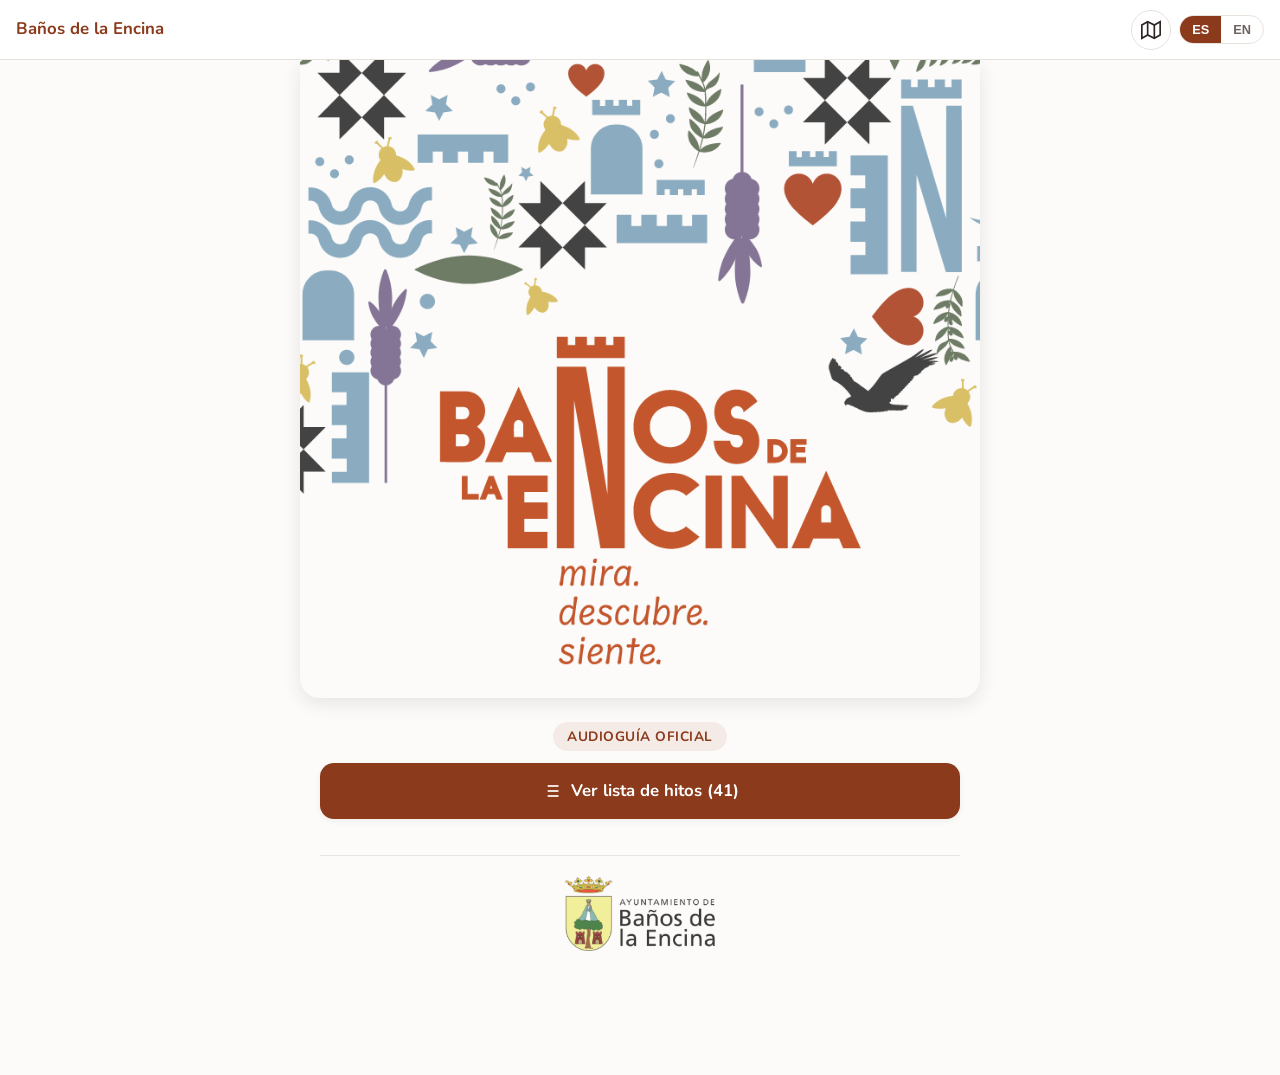
==== index.html @ ac58811c "Versión completa Webapp Baños de la Encina (HTML5/CSS3/JS)" ====
<!DOCTYPE html>
<html lang="es">
<head>
  <meta charset="UTF-8">
  <meta name="viewport" content="width=device-width, initial-scale=1.0, maximum-scale=1.0, user-scalable=no, viewport-fit=cover">
  <title>Baños de la Encina - Audioguía Oficial</title>
  <meta name="description" content="Guía y audioguía oficial de los hitos y monumentos históricos de Baños de la Encina.">

  <!-- Iconos y PWA -->
  <link rel="icon" type="image/png" sizes="192x192" href="assets/icons/Icon-192.png">
  <link rel="icon" type="image/png" sizes="512x512" href="assets/icons/Icon-512.png">
  <link rel="apple-touch-icon" href="assets/icons/Icon-192.png">
  <meta name="theme-color" content="#8b3a1b">
  <meta name="apple-mobile-web-app-capable" content="yes">
  <meta name="apple-mobile-web-app-status-bar-style" content="black-translucent">

  <!-- Leaflet Map CSS -->
  <link rel="stylesheet" href="https://unpkg.com/leaflet@1.9.4/dist/leaflet.css" integrity="sha256-p4NxAoJBhIIN+hmNHrzRCf9tD/miZyoHS5obTRR9BMY=" crossorigin=""/>

  <!-- Estilos propios -->
  <link rel="stylesheet" href="css/style.css">
</head>
<body>

  <!-- CABECERA PRINCIPAL -->
  <header class="app-header">
    <div class="header-left">
      <a href="#/" id="header-btn-back" class="btn-icon" style="display: none;" title="Atrás">
        <svg width="22" height="22" viewBox="0 0 24 24" fill="none" stroke="currentColor" stroke-width="2.5"><polyline points="15 18 9 12 15 6"></polyline></svg>
      </a>
      <a href="#/" class="header-title" id="header-title-text">Baños de la Encina</a>
    </div>

    <div class="header-right">
      <a href="#/map" id="header-btn-map" class="btn-icon" title="Ver mapa">
        <svg width="20" height="20" viewBox="0 0 24 24" fill="none" stroke="currentColor" stroke-width="2"><polygon points="1 6 1 22 8 18 16 22 23 18 23 2 16 6 8 2 1 6"></polygon><line x1="8" y1="2" x2="8" y2="18"></line><line x1="16" y1="6" x2="16" y2="22"></line></svg>
      </a>
      <div class="lang-switch">
        <button id="btn-es" class="lang-btn active">ES</button>
        <button id="btn-en" class="lang-btn">EN</button>
      </div>
    </div>
  </header>

  <!-- CONTENIDO DE LA VISTA -->
  <main class="main-container" id="app-content">
    <!-- El contenido se inyecta dinámicamente mediante app.js -->
  </main>

  <!-- MODAL LIGHTBOX PARA AMPLIAR IMÁGENES -->
  <div class="lightbox-modal" id="lightbox-modal">
    <button class="lightbox-close" title="Cerrar">&times;</button>
    <img id="lightbox-img" src="" alt="Vista ampliada">
  </div>

  <!-- Leaflet Map JS -->
  <script src="https://unpkg.com/leaflet@1.9.4/dist/leaflet.js" integrity="sha256-20nQCchB9co0qIjJZRGuk2/Z9VM+kNiyxNV1lvTlZBo=" crossorigin=""></script>

  <!-- Datos de los hitos y lógica de la webapp -->
  <script src="js/hitos.js"></script>
  <script src="js/app.js"></script>
</body>
</html>
---- css/style.css ----
/* ========================================================
   ESTILOS GENERALES - WEBAPP BAÑOS DE LA ENCINA
   ======================================================== */

@font-face {
  font-family: 'Nunito';
  src: url('../assets/fonts/Nunito-Regular.ttf') format('truetype');
  font-weight: 400;
  font-style: normal;
}

@font-face {
  font-family: 'Nunito';
  src: url('../assets/fonts/Nunito-Bold.ttf') format('truetype');
  font-weight: 700;
  font-style: normal;
}

:root {
  --color-primary: #8b3a1b;      /* Tono arcilla / castillo */
  --color-primary-dark: #6e2a11;
  --color-primary-light: #f5ebe6;
  --color-secondary: #c2883d;    /* Albero / dorado */
  --color-bg: #fcfbf9;
  --color-surface: #ffffff;
  --color-text: #2c2523;
  --color-text-muted: #6e6561;
  --color-border: #e8e2dc;
  --radius-sm: 8px;
  --radius-md: 14px;
  --radius-lg: 20px;
  --shadow-sm: 0 2px 6px rgba(44, 37, 35, 0.06);
  --shadow-md: 0 6px 18px rgba(44, 37, 35, 0.1);
  --shadow-lg: 0 12px 28px rgba(44, 37, 35, 0.15);
  --header-height: 60px;
  --nav-height: 64px;
}

* {
  box-sizing: border-box;
  margin: 0;
  padding: 0;
  -webkit-tap-highlight-color: transparent;
}

body {
  font-family: 'Nunito', -apple-system, BlinkMacSystemFont, "Segoe UI", Roboto, sans-serif;
  background-color: var(--color-bg);
  color: var(--color-text);
  line-height: 1.55;
  padding-bottom: env(safe-area-inset-bottom);
}

/* ========================================================
   BARRA SUPERIOR (HEADER)
   ======================================================== */
.app-header {
  position: sticky;
  top: 0;
  z-index: 100;
  height: var(--header-height);
  background: rgba(255, 255, 255, 0.95);
  backdrop-filter: blur(8px);
  -webkit-backdrop-filter: blur(8px);
  border-bottom: 1px solid var(--color-border);
  display: flex;
  align-items: center;
  justify-content: space-between;
  padding: 0 16px;
}

.header-left, .header-right {
  display: flex;
  align-items: center;
  gap: 8px;
}

.header-title {
  font-size: 1.05rem;
  font-weight: 700;
  color: var(--color-primary);
  text-decoration: none;
  display: flex;
  align-items: center;
  gap: 8px;
  max-width: 220px;
  white-space: nowrap;
  overflow: hidden;
  text-overflow: ellipsis;
}

.btn-icon {
  width: 40px;
  height: 40px;
  border-radius: 50%;
  border: 1px solid var(--color-border);
  background: var(--color-surface);
  color: var(--color-text);
  display: flex;
  align-items: center;
  justify-content: center;
  cursor: pointer;
  transition: all 0.2s;
  text-decoration: none;
  font-size: 1.1rem;
}

.btn-icon:hover, .btn-icon:active {
  background: var(--color-primary-light);
  border-color: var(--color-primary);
  color: var(--color-primary);
}

.lang-switch {
  display: flex;
  border: 1px solid var(--color-border);
  border-radius: 20px;
  overflow: hidden;
  background: var(--color-surface);
}

.lang-btn {
  border: none;
  background: transparent;
  padding: 6px 12px;
  font-size: 0.8rem;
  font-weight: 700;
  cursor: pointer;
  color: var(--color-text-muted);
  transition: all 0.2s;
}

.lang-btn.active {
  background: var(--color-primary);
  color: white;
}

/* ========================================================
   CONTENEDOR PRINCIPAL
   ======================================================== */
.main-container {
  max-width: 680px;
  margin: 0 auto;
  min-height: calc(100vh - var(--header-height));
  padding-bottom: 80px;
}

/* ========================================================
   VISTA HOME / PORTADA
   ======================================================== */
.home-hero {
  position: relative;
  width: 100%;
  overflow: hidden;
  border-bottom-left-radius: var(--radius-lg);
  border-bottom-right-radius: var(--radius-lg);
  box-shadow: var(--shadow-md);
}

.home-hero img {
  width: 100%;
  height: auto;
  display: block;
}

.home-content {
  padding: 24px 20px;
  text-align: center;
}

.home-badge {
  display: inline-block;
  background: var(--color-primary-light);
  color: var(--color-primary);
  font-size: 0.85rem;
  font-weight: 700;
  padding: 4px 14px;
  border-radius: 20px;
  margin-bottom: 12px;
  text-transform: uppercase;
  letter-spacing: 0.5px;
}

.home-title {
  font-size: 1.8rem;
  color: var(--color-primary-dark);
  font-weight: 700;
  margin-bottom: 8px;
  line-height: 1.25;
}

.home-subtitle {
  font-size: 1rem;
  color: var(--color-text-muted);
  margin-bottom: 28px;
}

.home-actions {
  display: flex;
  flex-direction: column;
  gap: 14px;
  margin-bottom: 36px;
}

.btn-primary {
  background: var(--color-primary);
  color: white;
  padding: 15px 24px;
  border-radius: var(--radius-md);
  font-size: 1.05rem;
  font-weight: 700;
  text-decoration: none;
  display: flex;
  align-items: center;
  justify-content: center;
  gap: 10px;
  box-shadow: var(--shadow-sm);
  transition: transform 0.15s, background-color 0.2s;
  border: none;
}

.btn-primary:active {
  transform: scale(0.98);
  background: var(--color-primary-dark);
}

.btn-secondary {
  background: var(--color-surface);
  color: var(--color-primary);
  border: 2px solid var(--color-primary);
  padding: 13px 24px;
  border-radius: var(--radius-md);
  font-size: 1.05rem;
  font-weight: 700;
  text-decoration: none;
  display: flex;
  align-items: center;
  justify-content: center;
  gap: 10px;
  transition: all 0.2s;
}

.btn-secondary:active {
  background: var(--color-primary-light);
}

.home-logos {
  padding: 20px 0;
  border-top: 1px solid var(--color-border);
  display: flex;
  justify-content: center;
  align-items: center;
  gap: 24px;
  opacity: 0.85;
}

.home-logos img {
  max-height: 75px;
  width: auto;
  max-width: 200px;
  object-fit: contain;
}

/* ========================================================
   VISTA LISTA DE HITOS
   ======================================================== */
.list-header {
  padding: 20px 20px 12px;
  display: flex;
  justify-content: space-between;
  align-items: center;
}

.list-header h2 {
  font-size: 1.4rem;
  color: var(--color-primary-dark);
}

.list-count {
  font-size: 0.85rem;
  background: var(--color-primary-light);
  color: var(--color-primary);
  padding: 4px 10px;
  border-radius: 12px;
  font-weight: 700;
}

.landmarks-grid {
  display: flex;
  flex-direction: column;
  gap: 14px;
  padding: 0 16px 24px;
}

.landmark-card {
  background: var(--color-surface);
  border-radius: var(--radius-md);
  overflow: hidden;
  display: flex;
  text-decoration: none;
  color: inherit;
  border: 1px solid var(--color-border);
  box-shadow: var(--shadow-sm);
  transition: transform 0.2s, box-shadow 0.2s;
}

.landmark-card:active {
  transform: scale(0.99);
}

.landmark-card-thumb {
  width: 110px;
  min-width: 110px;
  height: 105px;
  position: relative;
  background: #eee;
  overflow: hidden;
}

.landmark-card-thumb img {
  width: 100%;
  height: 100%;
  object-fit: cover;
}

.landmark-card-badge {
  position: absolute;
  top: 6px;
  left: 6px;
  background: var(--color-primary);
  color: white;
  font-size: 0.75rem;
  font-weight: 700;
  width: 24px;
  height: 24px;
  border-radius: 50%;
  display: flex;
  align-items: center;
  justify-content: center;
  box-shadow: 0 2px 4px rgba(0,0,0,0.3);
}

.landmark-card-info {
  padding: 12px 14px;
  display: flex;
  flex-direction: column;
  justify-content: center;
  flex: 1;
}

.landmark-card-title {
  font-size: 0.98rem;
  font-weight: 700;
  color: var(--color-text);
  line-height: 1.35;
  margin-bottom: 6px;
}

.landmark-card-audio-tag {
  display: inline-flex;
  align-items: center;
  gap: 5px;
  font-size: 0.75rem;
  color: var(--color-secondary);
  font-weight: 700;
}

/* ========================================================
   VISTA DETALLE DE HITO
   ======================================================== */
.detail-view {
  padding-bottom: 80px;
}

.detail-carousel {
  position: relative;
  width: 100%;
  background: #f3efe9;
  height: 290px;
  overflow: hidden;
}

@media (min-width: 500px) {
  .detail-carousel {
    height: 380px;
  }
}

.detail-carousel img {
  width: 100%;
  height: 100%;
  object-fit: cover;
  object-position: center;
  display: block;
  cursor: pointer;
  transition: transform 0.3s ease;
}

.detail-carousel:hover img {
  transform: scale(1.02);
}

.carousel-zoom-hint {
  position: absolute;
  top: 14px;
  right: 14px;
  background: rgba(44, 37, 35, 0.7);
  color: white;
  padding: 5px 12px;
  border-radius: 20px;
  font-size: 0.75rem;
  font-weight: 700;
  display: flex;
  align-items: center;
  gap: 6px;
  pointer-events: none;
  backdrop-filter: blur(6px);
  -webkit-backdrop-filter: blur(6px);
  z-index: 5;
  box-shadow: 0 2px 6px rgba(0,0,0,0.25);
}

.carousel-indicators {
  position: absolute;
  bottom: 12px;
  left: 0;
  right: 0;
  display: flex;
  justify-content: center;
  gap: 8px;
  z-index: 5;
}

.carousel-dot {
  width: 8px;
  height: 8px;
  border-radius: 50%;
  background: rgba(255, 255, 255, 0.5);
  cursor: pointer;
}

.carousel-dot.active {
  background: white;
  transform: scale(1.2);
}

.detail-body {
  padding: 20px;
}

.detail-number {
  font-size: 0.85rem;
  font-weight: 700;
  color: var(--color-primary);
  text-transform: uppercase;
  letter-spacing: 0.8px;
  margin-bottom: 4px;
}

.detail-title {
  font-size: 1.5rem;
  color: var(--color-primary-dark);
  line-height: 1.25;
  margin-bottom: 18px;
}

/* REPRODUCTOR DE AUDIO */
.audio-player-card {
  background: var(--color-primary-light);
  border: 1px solid rgba(139, 58, 27, 0.15);
  border-radius: var(--radius-md);
  padding: 16px;
  margin-bottom: 24px;
  box-shadow: var(--shadow-sm);
}

.audio-player-header {
  display: flex;
  align-items: center;
  gap: 8px;
  font-size: 0.85rem;
  font-weight: 700;
  color: var(--color-primary);
  margin-bottom: 12px;
}

.audio-controls {
  display: flex;
  align-items: center;
  gap: 14px;
}

.btn-play {
  width: 50px;
  height: 50px;
  border-radius: 50%;
  background: var(--color-primary);
  color: white;
  border: none;
  display: flex;
  align-items: center;
  justify-content: center;
  cursor: pointer;
  font-size: 1.3rem;
  box-shadow: 0 4px 10px rgba(139, 58, 27, 0.3);
  transition: transform 0.15s, background-color 0.2s;
  flex-shrink: 0;
}

.btn-play:active {
  transform: scale(0.93);
}

.audio-progress-container {
  flex: 1;
}

.audio-progress-bar {
  width: 100%;
  height: 8px;
  background: rgba(139, 58, 27, 0.15);
  border-radius: 4px;
  position: relative;
  cursor: pointer;
  overflow: hidden;
}

.audio-progress-fill {
  height: 100%;
  background: var(--color-primary);
  width: 0%;
  border-radius: 4px;
  transition: width 0.1s linear;
}

.audio-time-row {
  display: flex;
  justify-content: space-between;
  font-size: 0.75rem;
  color: var(--color-text-muted);
  margin-top: 6px;
  font-weight: 600;
}

/* BARRA DE HERRAMIENTAS DE TEXTO / ACCESIBILIDAD */
.detail-toolbar {
  display: flex;
  justify-content: space-between;
  align-items: center;
  margin-bottom: 12px;
}

.font-size-control {
  display: inline-flex;
  align-items: center;
  background: var(--color-surface);
  border: 1px solid var(--color-border);
  border-radius: 20px;
  padding: 2px 6px;
  gap: 3px;
  box-shadow: var(--shadow-sm);
}

.font-size-label {
  font-size: 0.72rem;
  color: var(--color-text-muted);
  font-weight: 700;
  margin-right: 4px;
  padding-left: 4px;
}

.font-size-btn {
  background: transparent;
  border: none;
  cursor: pointer;
  padding: 3px 8px;
  font-weight: 800;
  color: var(--color-text-muted);
  border-radius: 12px;
  font-size: 0.78rem;
  transition: all 0.2s;
}

.font-size-btn.active {
  background: var(--color-primary);
  color: white;
}

/* TEXTO HISTÓRICO Y TAMAÑOS */
.detail-text {
  line-height: 1.7;
  color: var(--color-text);
  white-space: pre-line;
  transition: font-size 0.2s ease;
}

.detail-text.font-normal {
  font-size: 1.02rem;
}

.detail-text.font-large {
  font-size: 1.25rem;
  line-height: 1.8;
}

.detail-text.font-xlarge {
  font-size: 1.48rem;
  line-height: 1.9;
}

/* LOGOTIPOS DE SUBVENCIONES EN CADA HITO */
.detail-logos {
  margin-top: 36px;
  padding-top: 22px;
  border-top: 1px solid var(--color-border);
  display: flex;
  flex-direction: column;
  align-items: center;
  gap: 12px;
}

.detail-logos-label {
  font-size: 0.75rem;
  font-weight: 700;
  text-transform: uppercase;
  letter-spacing: 0.5px;
  color: var(--color-text-muted);
}

.detail-subvencion-text {
  font-size: 0.85rem;
  color: var(--color-text-muted);
  text-align: center;
  max-width: 520px;
  line-height: 1.5;
  margin-bottom: 8px;
  font-style: italic;
}

.detail-logos-grid {
  display: flex;
  flex-direction: column;
  align-items: center;
  gap: 20px;
  width: 100%;
  margin-top: 14px;
}

.detail-logos-grid img {
  width: 100%;
  max-width: 360px;
  height: auto;
  display: block;
  object-fit: contain;
  margin: 0 auto;
}

/* ========================================================
   BARRA DE NAVEGACIÓN INFERIOR (DETALLE)
   ======================================================== */
.detail-nav-bottom {
  position: fixed;
  bottom: 0;
  left: 0;
  right: 0;
  height: var(--nav-height);
  background: rgba(255, 255, 255, 0.96);
  backdrop-filter: blur(8px);
  -webkit-backdrop-filter: blur(8px);
  border-top: 1px solid var(--color-border);
  display: flex;
  align-items: center;
  justify-content: space-between;
  padding: 0 20px;
  z-index: 100;
  max-width: 680px;
  margin: 0 auto;
}

.nav-bottom-btn {
  display: flex;
  align-items: center;
  gap: 6px;
  text-decoration: none;
  font-size: 0.9rem;
  font-weight: 700;
  color: var(--color-primary);
  padding: 8px 12px;
  border-radius: var(--radius-sm);
  transition: background 0.2s;
}

.nav-bottom-btn.disabled {
  opacity: 0.3;
  pointer-events: none;
}

.nav-bottom-indicator {
  font-size: 0.85rem;
  color: var(--color-text-muted);
  font-weight: 600;
}

/* ========================================================
   VISTA MAPA
   ======================================================== */
.map-container {
  width: 100%;
  height: calc(100vh - var(--header-height));
  position: relative;
}

#leaflet-map {
  width: 100%;
  height: 100%;
}

.custom-map-pin {
  background: var(--color-primary);
  color: white;
  font-weight: 700;
  font-size: 11px;
  width: 28px;
  height: 28px;
  border-radius: 50%;
  display: flex;
  align-items: center;
  justify-content: center;
  border: 2px solid white;
  box-shadow: 0 3px 6px rgba(0,0,0,0.35);
  cursor: pointer;
}

.btn-locate {
  position: absolute;
  bottom: 24px;
  right: 20px;
  z-index: 1000;
  background: white;
  border: 1px solid var(--color-border);
  box-shadow: var(--shadow-md);
  padding: 10px 14px;
  border-radius: 30px;
  font-weight: 700;
  font-size: 0.85rem;
  color: var(--color-primary);
  display: flex;
  align-items: center;
  gap: 8px;
  cursor: pointer;
}

/* ========================================================
   LIGHTBOX MODAL
   ======================================================== */
.lightbox-modal {
  position: fixed;
  top: 0;
  left: 0;
  right: 0;
  bottom: 0;
  background: rgba(0, 0, 0, 0.95);
  z-index: 2000;
  display: none;
  align-items: center;
  justify-content: center;
  padding: 20px;
}

.lightbox-modal.active {
  display: flex;
}

.lightbox-modal img {
  max-width: 100%;
  max-height: 90vh;
  object-fit: contain;
  border-radius: var(--radius-sm);
}

.lightbox-close {
  position: absolute;
  top: 20px;
  right: 20px;
  color: white;
  background: rgba(255,255,255,0.2);
  border: none;
  width: 44px;
  height: 44px;
  border-radius: 50%;
  font-size: 1.5rem;
  cursor: pointer;
  display: flex;
  align-items: center;
  justify-content: center;
}
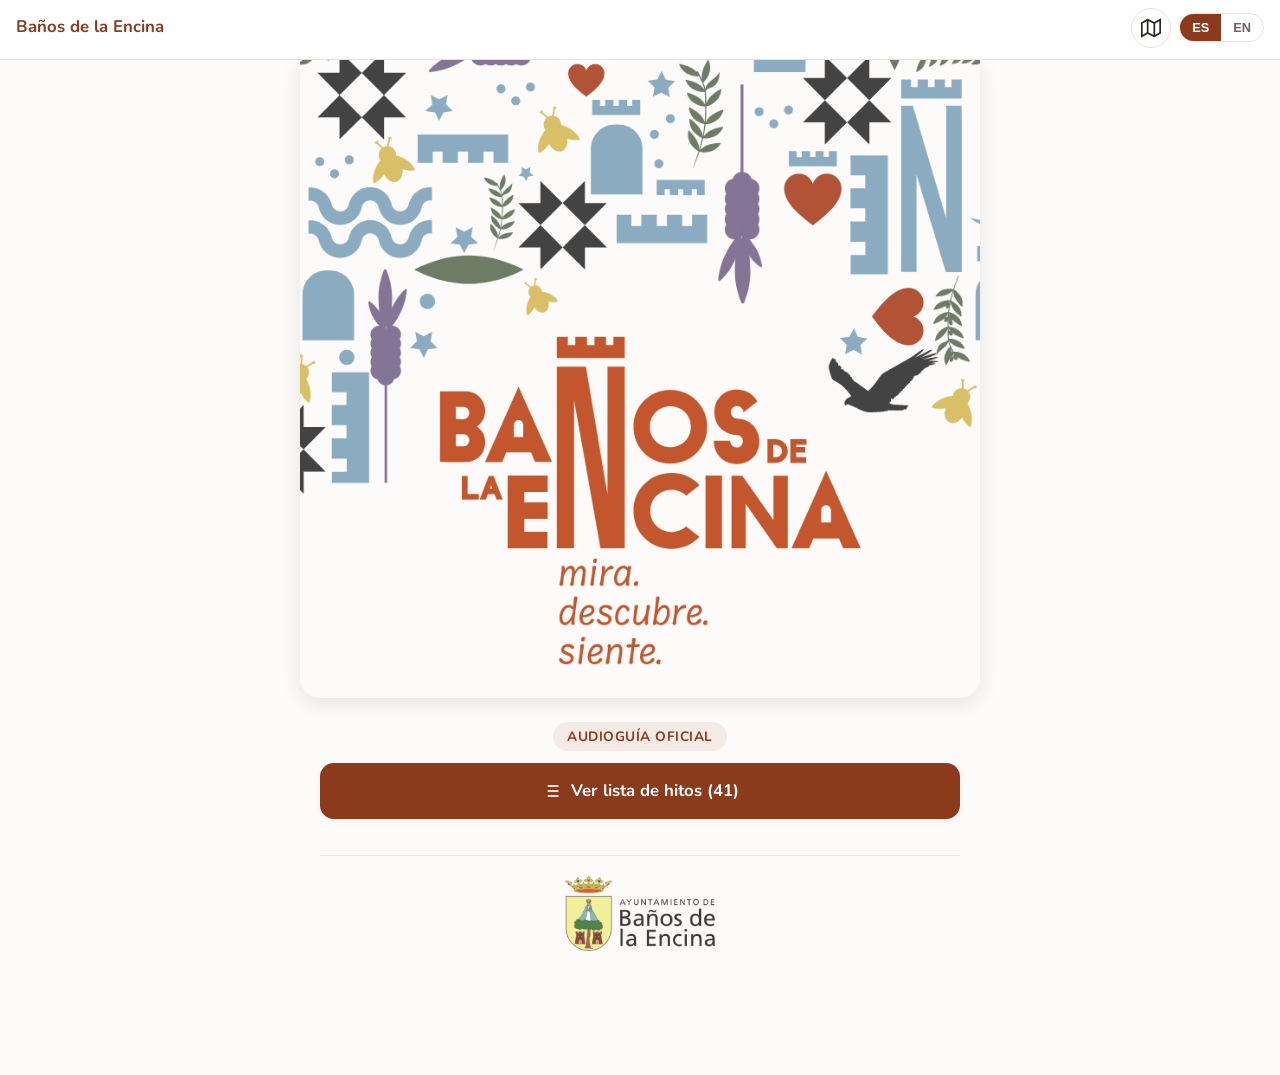
==== commit 8c16a40e: "Fix iOS safe-area-inset for standalone PWA mode (notch & bottom bar)" ====
--- a/index.html
+++ b/index.html
@@ -12,7 +12,8 @@
   <link rel="apple-touch-icon" href="assets/icons/Icon-192.png">
   <meta name="theme-color" content="#8b3a1b">
   <meta name="apple-mobile-web-app-capable" content="yes">
-  <meta name="apple-mobile-web-app-status-bar-style" content="black-translucent">
+  <meta name="apple-mobile-web-app-status-bar-style" content="default">
+  <meta name="apple-mobile-web-app-title" content="Baños Encina">
 
   <!-- Leaflet Map CSS -->
   <link rel="stylesheet" href="https://unpkg.com/leaflet@1.9.4/dist/leaflet.css" integrity="sha256-p4NxAoJBhIIN+hmNHrzRCf9tD/miZyoHS5obTRR9BMY=" crossorigin=""/>
--- a/css/style.css
+++ b/css/style.css
@@ -58,15 +58,19 @@
   position: sticky;
   top: 0;
   z-index: 100;
-  height: var(--header-height);
-  background: rgba(255, 255, 255, 0.95);
-  backdrop-filter: blur(8px);
-  -webkit-backdrop-filter: blur(8px);
+  padding-top: env(safe-area-inset-top, 0px);
+  min-height: calc(var(--header-height) + env(safe-area-inset-top, 0px));
+  box-sizing: border-box;
+  background: rgba(255, 255, 255, 0.98);
+  backdrop-filter: blur(12px);
+  -webkit-backdrop-filter: blur(12px);
   border-bottom: 1px solid var(--color-border);
   display: flex;
   align-items: center;
   justify-content: space-between;
-  padding: 0 16px;
+  padding-left: max(16px, env(safe-area-inset-left));
+  padding-right: max(16px, env(safe-area-inset-right));
+  padding-bottom: 4px;
 }
 
 .header-left, .header-right {
@@ -663,15 +667,19 @@
   bottom: 0;
   left: 0;
   right: 0;
-  height: var(--nav-height);
-  background: rgba(255, 255, 255, 0.96);
-  backdrop-filter: blur(8px);
-  -webkit-backdrop-filter: blur(8px);
+  padding-bottom: env(safe-area-inset-bottom, 0px);
+  min-height: calc(var(--nav-height) + env(safe-area-inset-bottom, 0px));
+  box-sizing: border-box;
+  background: rgba(255, 255, 255, 0.98);
+  backdrop-filter: blur(12px);
+  -webkit-backdrop-filter: blur(12px);
   border-top: 1px solid var(--color-border);
   display: flex;
   align-items: center;
   justify-content: space-between;
-  padding: 0 20px;
+  padding-left: max(20px, env(safe-area-inset-left));
+  padding-right: max(20px, env(safe-area-inset-right));
+  padding-top: 4px;
   z-index: 100;
   max-width: 680px;
   margin: 0 auto;
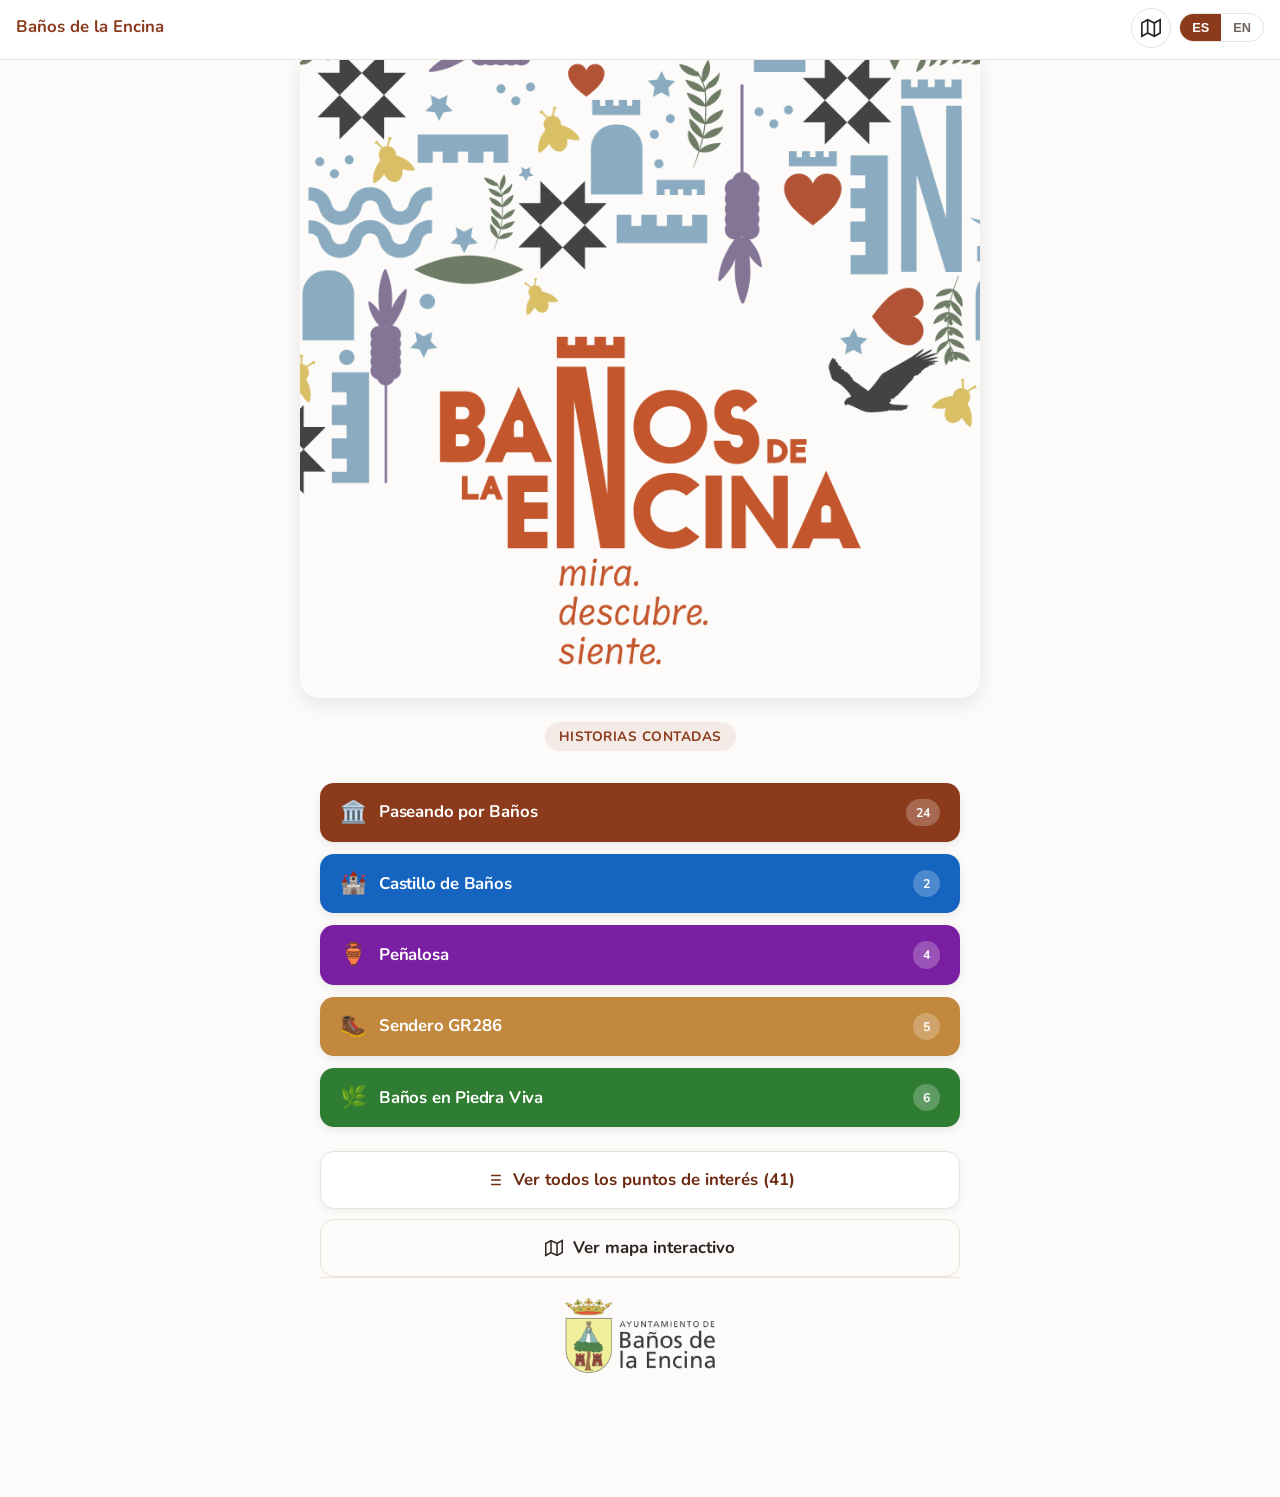
==== commit 831e748a: "Implementar rutas temáticas con colores en inicio, mapa, listado y gestor admin" ====
--- a/index.html
+++ b/index.html
@@ -3,7 +3,7 @@
 <head>
   <meta charset="UTF-8">
   <meta name="viewport" content="width=device-width, initial-scale=1.0, maximum-scale=1.0, user-scalable=no, viewport-fit=cover">
-  <title>Baños de la Encina - Audioguía Oficial</title>
+  <title>Baños de la Encina - Historias Contadas</title>
   <meta name="description" content="Guía y audioguía oficial de los hitos y monumentos históricos de Baños de la Encina.">
 
   <!-- Iconos y PWA -->
--- a/css/style.css
+++ b/css/style.css
@@ -802,3 +802,138 @@
   align-items: center;
   justify-content: center;
 }
+
+/* ========================================================
+   RUTAS TEMÁTICAS Y BOTONES DE COLOR
+   ======================================================== */
+.routes-menu {
+  display: flex;
+  flex-direction: column;
+  gap: 12px;
+  width: 100%;
+  margin-top: 20px;
+  margin-bottom: 24px;
+}
+
+.route-btn {
+  display: flex;
+  align-items: center;
+  justify-content: space-between;
+  padding: 16px 20px;
+  border-radius: var(--radius-md);
+  text-decoration: none;
+  font-weight: 700;
+  transition: all 0.22s cubic-bezier(0.4, 0, 0.2, 1);
+  box-shadow: 0 3px 10px rgba(0, 0, 0, 0.08);
+  border: none;
+  color: white !important;
+}
+
+.route-btn:hover, .route-btn:active {
+  transform: translateY(-2px);
+  box-shadow: 0 6px 16px rgba(0, 0, 0, 0.16);
+  filter: brightness(1.05);
+}
+
+.route-btn-left {
+  display: flex;
+  align-items: center;
+  gap: 12px;
+}
+
+.route-btn-icon {
+  font-size: 1.35rem;
+  line-height: 1;
+}
+
+.route-btn-title {
+  font-size: 1.05rem;
+  font-weight: 800;
+  letter-spacing: -0.2px;
+}
+
+.route-btn-count {
+  font-size: 0.78rem;
+  font-weight: 800;
+  padding: 4px 10px;
+  border-radius: 14px;
+  background: rgba(255, 255, 255, 0.24);
+  backdrop-filter: blur(4px);
+  white-space: nowrap;
+}
+
+/* Colores específicos de las rutas */
+.route-bg-paseando { background-color: #8b3a1b !important; }
+.route-bg-castillo { background-color: #1565c0 !important; }
+.route-bg-penalosa { background-color: #7b1fa2 !important; }
+.route-bg-gr286    { background-color: #c2883d !important; }
+.route-bg-piedra_viva { background-color: #2e7d32 !important; }
+
+/* Pestañas de filtro de ruta en el listado y mapa */
+.route-tabs-container {
+  margin-bottom: 18px;
+}
+
+.route-tabs {
+  display: flex;
+  gap: 8px;
+  overflow-x: auto;
+  padding: 4px 2px 10px 2px;
+  scrollbar-width: none;
+  -webkit-overflow-scrolling: touch;
+}
+
+.route-tabs::-webkit-scrollbar {
+  display: none;
+}
+
+.route-tab {
+  display: inline-flex;
+  align-items: center;
+  gap: 6px;
+  padding: 7px 14px;
+  border-radius: 20px;
+  font-size: 0.8rem;
+  font-weight: 700;
+  white-space: nowrap;
+  text-decoration: none;
+  border: 1.5px solid var(--color-border);
+  background: var(--color-surface);
+  color: var(--color-text-muted);
+  cursor: pointer;
+  transition: all 0.2s;
+}
+
+.route-tab:hover {
+  background: #fdfaf8;
+  border-color: #d8cfc7;
+}
+
+.route-tab.active {
+  color: white !important;
+  border-color: transparent !important;
+}
+
+.landmark-route-tag {
+  display: inline-block;
+  font-size: 0.7rem;
+  font-weight: 700;
+  padding: 2px 8px;
+  border-radius: 6px;
+  margin-top: 4px;
+  margin-bottom: 4px;
+  width: fit-content;
+  border: 1px solid transparent;
+}
+
+.detail-route-badge {
+  display: inline-flex;
+  align-items: center;
+  gap: 6px;
+  font-size: 0.82rem;
+  font-weight: 800;
+  padding: 4px 12px;
+  border-radius: 16px;
+  margin-bottom: 10px;
+}
+
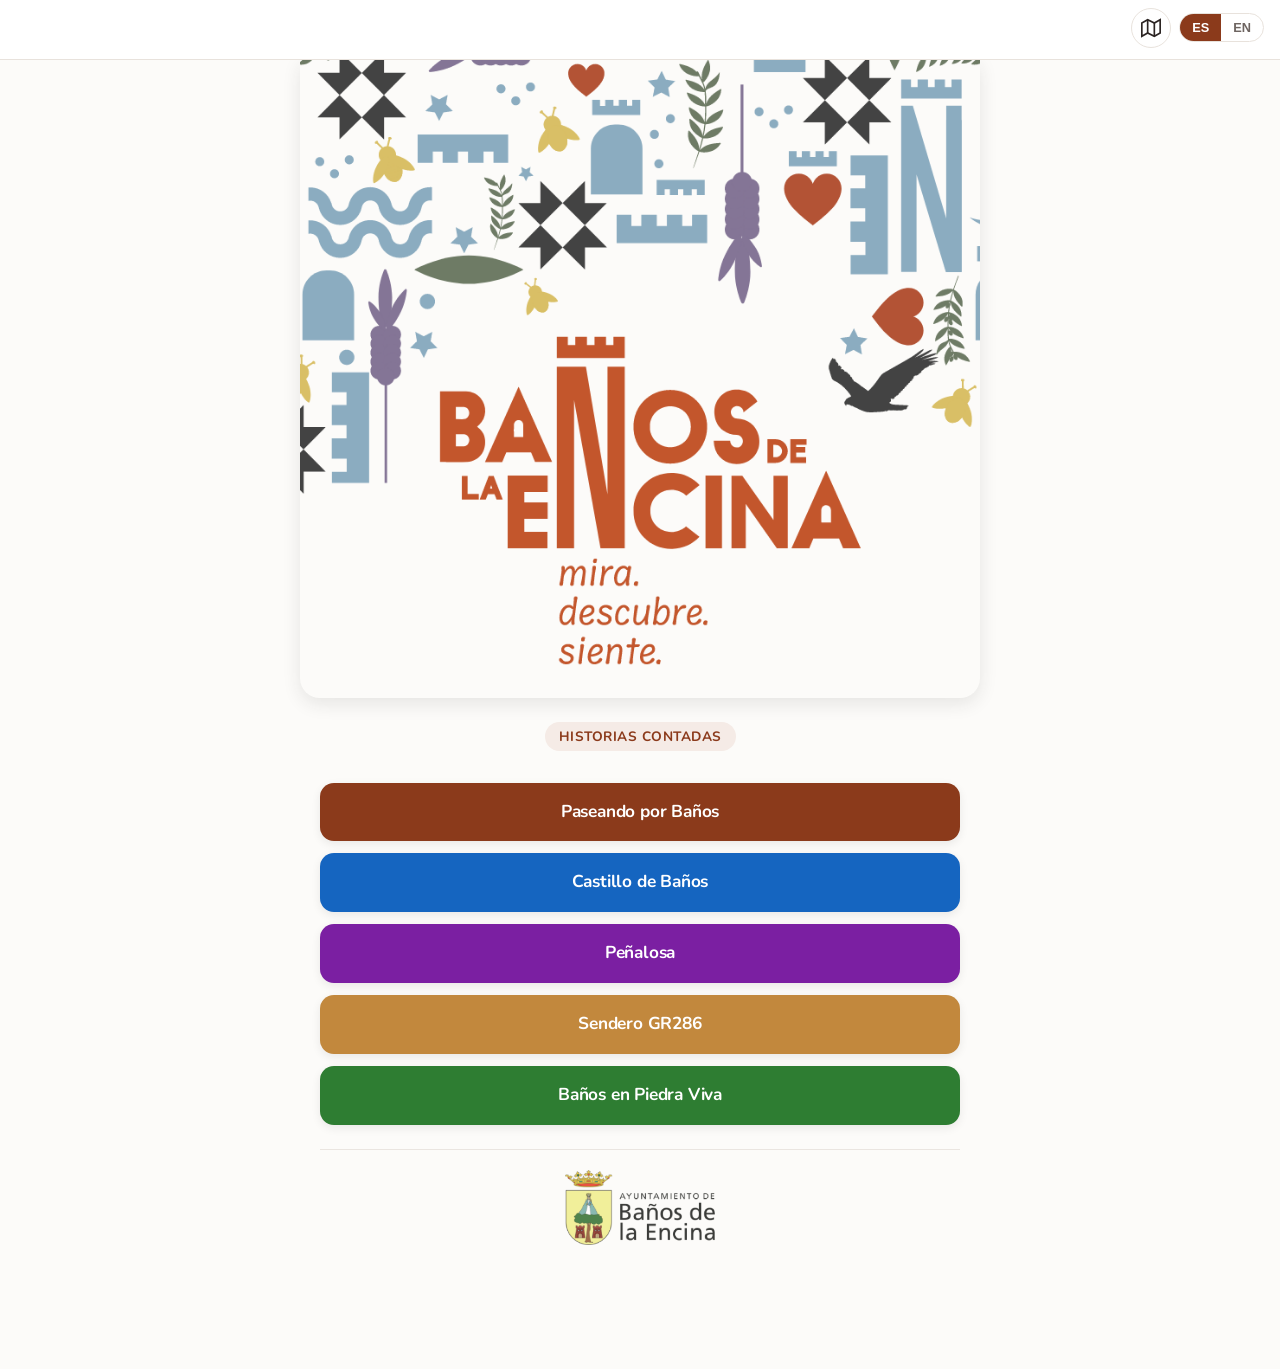
==== commit 88c41f00: "Ajustes de portada: solo nombres en rutas, limpiar botones redundantes, quitar titulo repetitivo de " ====
--- a/index.html
+++ b/index.html
@@ -29,7 +29,7 @@
       <a href="#/" id="header-btn-back" class="btn-icon" style="display: none;" title="Atrás">
         <svg width="22" height="22" viewBox="0 0 24 24" fill="none" stroke="currentColor" stroke-width="2.5"><polyline points="15 18 9 12 15 6"></polyline></svg>
       </a>
-      <a href="#/" class="header-title" id="header-title-text">Baños de la Encina</a>
+      <a href="#/" class="header-title" id="header-title-text"></a>
     </div>
 
     <div class="header-right">
--- a/css/style.css
+++ b/css/style.css
@@ -818,11 +818,14 @@
 .route-btn {
   display: flex;
   align-items: center;
-  justify-content: space-between;
+  justify-content: center;
+  text-align: center;
   padding: 16px 20px;
   border-radius: var(--radius-md);
   text-decoration: none;
-  font-weight: 700;
+  font-weight: 800;
+  font-size: 1.08rem;
+  letter-spacing: -0.2px;
   transition: all 0.22s cubic-bezier(0.4, 0, 0.2, 1);
   box-shadow: 0 3px 10px rgba(0, 0, 0, 0.08);
   border: none;
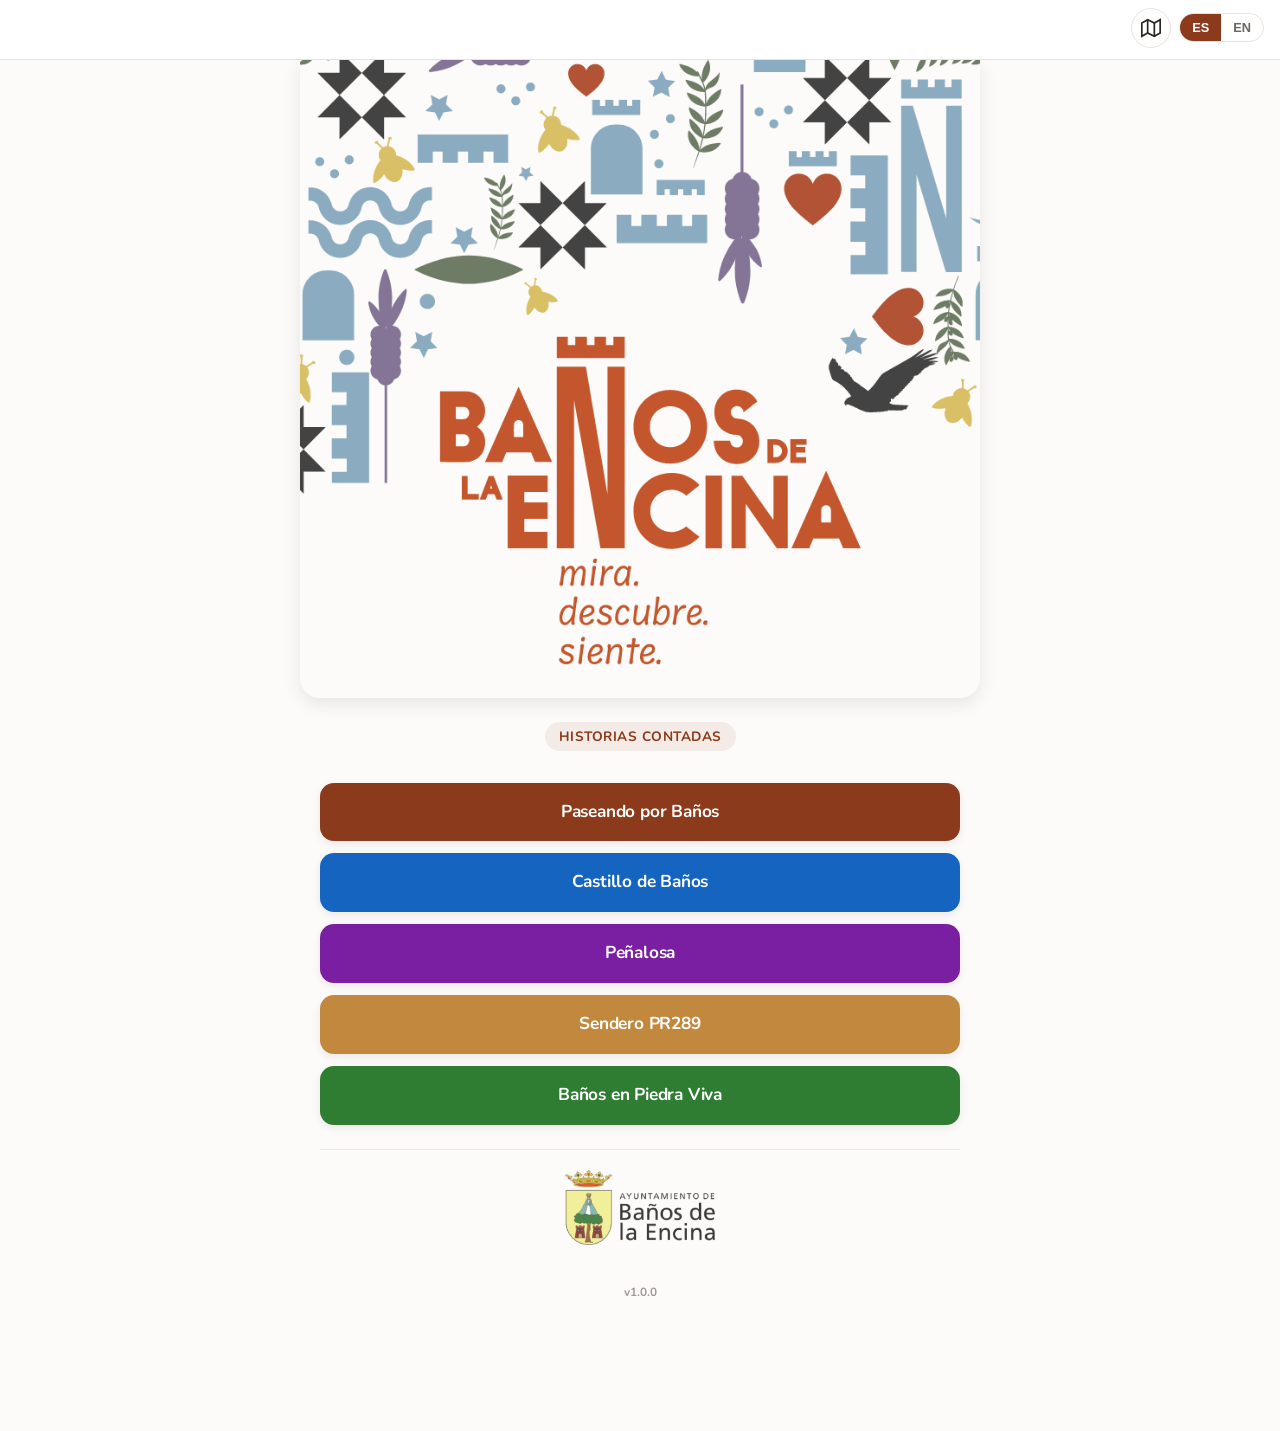
==== commit 417c5ea1: "Añadir metadatos SEO, Open Graph y datos estructurados Schema.org para posicionamiento oficial en Go" ====
--- a/index.html
+++ b/index.html
@@ -3,8 +3,64 @@
 <head>
   <meta charset="UTF-8">
   <meta name="viewport" content="width=device-width, initial-scale=1.0, maximum-scale=1.0, user-scalable=no, viewport-fit=cover">
-  <title>Baños de la Encina - Historias Contadas</title>
-  <meta name="description" content="Guía y audioguía oficial de los hitos y monumentos históricos de Baños de la Encina.">
+  <title>Audioguía Oficial de Baños de la Encina | WebApp de Turismo y Monumentos</title>
+  <meta name="description" content="WebApp y Audioguía Oficial del Ayuntamiento de Baños de la Encina. Descubre los 41 hitos históricos, Castillo de Burgalimar, ermitas y senderos con locuciones y mapas gratuitos sin necesidad de descargar apps.">
+  <meta name="keywords" content="webapp baños de la encina, audioguía baños de la encina, turismo baños de la encina, castillo de burgalimar, hitos baños de la encina, guía oficial baños de la encina, ayuntamiento baños de la encina, que ver en baños de la encina">
+  <meta name="author" content="Ayuntamiento de Baños de la Encina y MUSARAÑA Gestión Integral de Museos">
+  <meta name="robots" content="index, follow">
+
+  <!-- Open Graph / Compartir en WhatsApp y Redes Sociales -->
+  <meta property="og:type" content="website">
+  <meta property="og:title" content="Audioguía Oficial de Baños de la Encina | WebApp de Turismo">
+  <meta property="og:description" content="Guía y audioguía oficial interactiva con 41 monumentos, Castillo de Burgalimar y rutas de Baños de la Encina. Acceso directo sin descargas.">
+  <meta property="og:image" content="assets/images/cabecera.png">
+  <meta property="og:locale" content="es_ES">
+  <meta property="og:locale:alternate" content="en_GB">
+  <meta property="og:site_name" content="Turismo Baños de la Encina">
+
+  <!-- Twitter Cards -->
+  <meta name="twitter:card" content="summary_large_image">
+  <meta name="twitter:title" content="Audioguía Oficial de Baños de la Encina | WebApp de Turismo">
+  <meta name="twitter:description" content="Guía y audioguía oficial interactiva con 41 monumentos, Castillo de Burgalimar y rutas de Baños de la Encina.">
+  <meta name="twitter:image" content="assets/images/cabecera.png">
+
+  <!-- Datos Estructurados Schema.org para Google (Indexación y Google AI Overview) -->
+  <script type="application/ld+json">
+  {
+    "@context": "https://schema.org",
+    "@graph": [
+      {
+        "@type": "WebApplication",
+        "@id": "#webapp",
+        "name": "WebApp y Audioguía Oficial de Baños de la Encina",
+        "applicationCategory": "TravelApplication",
+        "operatingSystem": "All",
+        "browserRequirements": "Requires JavaScript. Requires HTML5.",
+        "isAccessibleForFree": true,
+        "description": "Aplicación web y audioguía oficial del Ayuntamiento de Baños de la Encina para visitar los 41 hitos históricos, el Castillo de Burgalimar y senderos.",
+        "author": {
+          "@type": "GovernmentOrganization",
+          "name": "Ayuntamiento de Baños de la Encina"
+        },
+        "publisher": {
+          "@type": "Organization",
+          "name": "MUSARAÑA Gestión Integral de Museos S.L."
+        },
+        "inLanguage": ["es", "en"]
+      },
+      {
+        "@type": "TouristDestination",
+        "name": "Baños de la Encina",
+        "description": "Uno de los Pueblos Más Bonitos de España, Conjunto Histórico-Artístico presidido por el Castillo califal de Burgalimar (siglo X).",
+        "touristType": ["Cultural", "Patrimonio Histórico", "Naturaleza"],
+        "containedInPlace": {
+          "@type": "AdministrativeArea",
+          "name": "Jaén, Andalucía, España"
+        }
+      }
+    ]
+  }
+  </script>
 
   <!-- Iconos y PWA -->
   <link rel="icon" type="image/png" sizes="192x192" href="assets/icons/Icon-192.png">
@@ -58,7 +114,7 @@
   <script src="https://unpkg.com/leaflet@1.9.4/dist/leaflet.js" integrity="sha256-20nQCchB9co0qIjJZRGuk2/Z9VM+kNiyxNV1lvTlZBo=" crossorigin=""></script>
 
   <!-- Datos de los hitos y lógica de la webapp -->
-  <script src="js/hitos.js"></script>
-  <script src="js/app.js"></script>
+  <script src="js/hitos.js?v=20261021_3"></script>
+  <script src="js/app.js?v=20261021_3"></script>
 </body>
 </html>
--- a/css/style.css
+++ b/css/style.css
@@ -325,6 +325,7 @@
   width: 100%;
   height: 100%;
   object-fit: cover;
+  object-position: top center;
 }
 
 .landmark-card-badge {
@@ -394,7 +395,7 @@
   width: 100%;
   height: 100%;
   object-fit: cover;
-  object-position: center;
+  object-position: center center;
   display: block;
   cursor: pointer;
   transition: transform 0.3s ease;
@@ -549,7 +550,7 @@
 /* BARRA DE HERRAMIENTAS DE TEXTO / ACCESIBILIDAD */
 .detail-toolbar {
   display: flex;
-  justify-content: space-between;
+  justify-content: flex-end;
   align-items: center;
   margin-bottom: 12px;
 }
@@ -610,6 +611,47 @@
 .detail-text.font-xlarge {
   font-size: 1.48rem;
   line-height: 1.9;
+}
+
+/* ENLACE EXTERNO O DOCUMENTO PDF */
+.detail-external-container {
+  margin-top: 24px;
+  margin-bottom: 12px;
+}
+
+.detail-external-btn {
+  display: inline-flex;
+  align-items: center;
+  justify-content: center;
+  gap: 10px;
+  background: linear-gradient(135deg, var(--color-primary), var(--color-primary-dark));
+  color: #ffffff !important;
+  text-decoration: none;
+  padding: 13px 20px;
+  border-radius: 12px;
+  font-weight: 700;
+  font-size: 0.95rem;
+  box-shadow: 0 4px 14px rgba(139, 58, 27, 0.22);
+  transition: all 0.2s ease;
+  width: 100%;
+  box-sizing: border-box;
+}
+
+.detail-external-btn:hover, .detail-external-btn:active {
+  transform: translateY(-2px);
+  box-shadow: 0 6px 18px rgba(139, 58, 27, 0.35);
+  background: linear-gradient(135deg, var(--color-primary-dark), #5c200c);
+  color: #ffffff !important;
+}
+
+.external-btn-icon {
+  display: flex;
+  align-items: center;
+}
+
+.external-btn-arrow {
+  font-size: 1.15rem;
+  margin-left: 2px;
 }
 
 /* LOGOTIPOS DE SUBVENCIONES EN CADA HITO */
@@ -869,6 +911,7 @@
 .route-bg-paseando { background-color: #8b3a1b !important; }
 .route-bg-castillo { background-color: #1565c0 !important; }
 .route-bg-penalosa { background-color: #7b1fa2 !important; }
+.route-bg-pr289    { background-color: #c2883d !important; }
 .route-bg-gr286    { background-color: #c2883d !important; }
 .route-bg-piedra_viva { background-color: #2e7d32 !important; }
 
@@ -940,3 +983,21 @@
   margin-bottom: 10px;
 }
 
+/* ========================================================
+   PIE DE PÁGINA Y PANTALLA DE CRÉDITOS
+   ======================================================== */
+.version-badge-link:hover,
+.version-badge-link:active {
+  opacity: 1 !important;
+  background: rgba(0, 0, 0, 0.06);
+  transform: translateY(-1px);
+}
+
+.credits-view {
+  background-image: url('../assets/images/fondo.png') !important;
+  background-position: center !important;
+  background-size: cover !important;
+  background-repeat: no-repeat !important;
+  background-attachment: fixed !important;
+}
+
